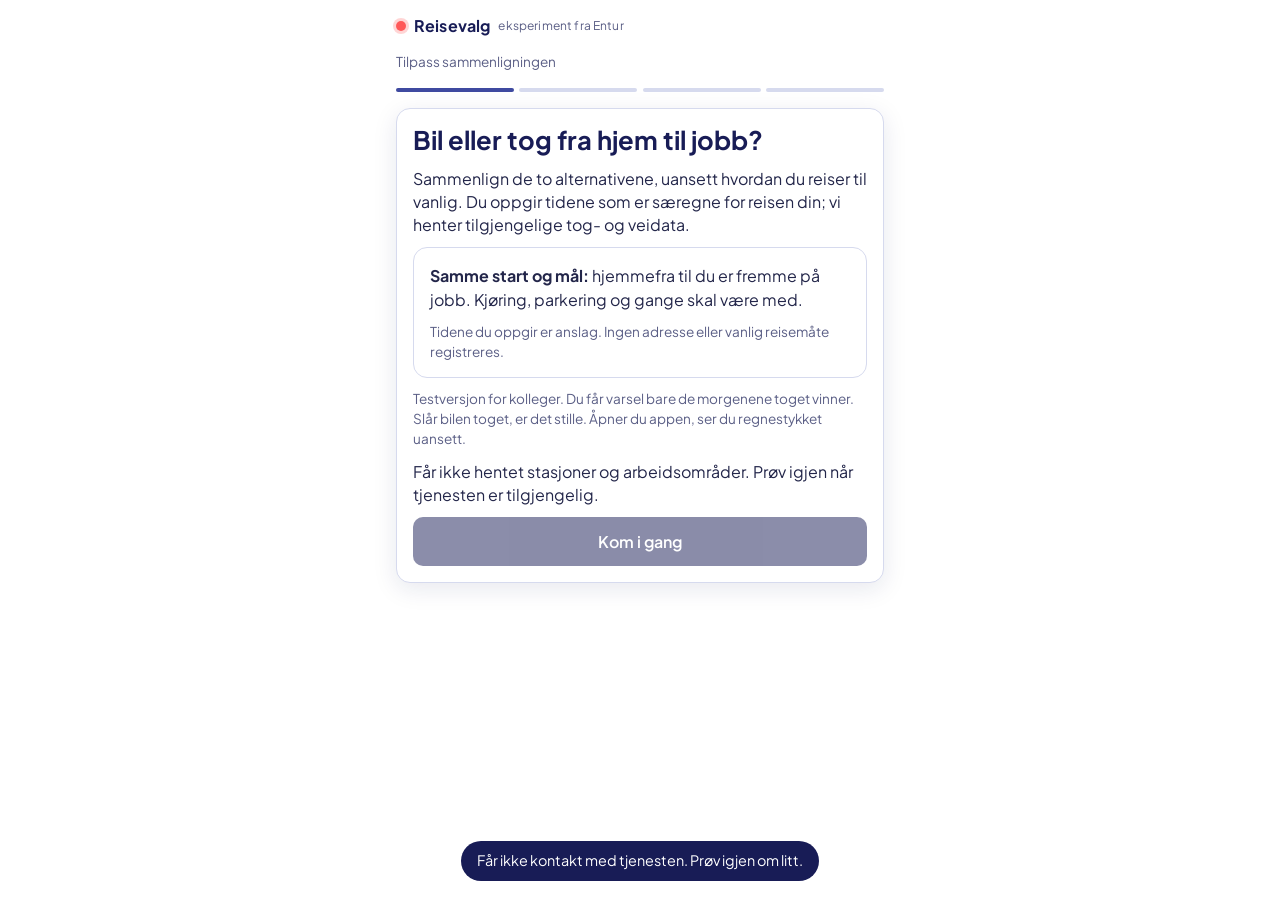
==== index.html @ a322a546 "Reisevalg PWA: første publisering (API via reisevalg-kix.loca.lt)" ====
<!doctype html>
<html lang="nb">
<head>
<meta charset="utf-8">
<meta name="viewport" content="width=device-width, initial-scale=1, viewport-fit=cover">
<title>Reisevalg</title>
<meta name="description" content="Får du beskjed de morgenene toget faktisk slår bilen? Et eksperiment fra Entur.">
<meta name="theme-color" content="#181C56">
<meta name="apple-mobile-web-app-capable" content="yes">
<meta name="apple-mobile-web-app-status-bar-style" content="black-translucent">
<meta name="apple-mobile-web-app-title" content="Reisevalg">
<link rel="manifest" href="manifest.webmanifest">
<link rel="icon" href="icons/icon.svg" type="image/svg+xml">
<link rel="apple-touch-icon" href="icons/icon-180.png">
<link rel="stylesheet" href="https://fonts.googleapis.com/css2?family=Plus+Jakarta+Sans:wght@400;600;700&display=swap">
<link rel="stylesheet" href="styles.css">
<script src="config.js"></script>
</head>
<body>
<header class="top">
  <div class="brand"><span class="mark" aria-hidden="true"></span><span>Reisevalg</span><span class="tag">eksperiment fra Entur</span></div>
  <button class="icon-btn" id="btn-settings" aria-label="Innstillinger" hidden>⚙︎</button>
</header>

<main id="app" aria-live="polite">
  <!-- rendered by app.js -->
</main>

<div class="popover-layer" id="popover" hidden>
  <div class="popover" role="dialog" aria-modal="true" aria-labelledby="popover-title">
    <h3 id="popover-title"></h3>
    <div id="popover-body"></div>
    <button class="btn btn-secondary" id="popover-close">Skjønner</button>
  </div>
</div>

<div class="toast" id="toast" hidden></div>

<script type="module" src="app.js"></script>
</body>
</html>
---- styles.css ----
:root {
  --ink: #181C56; --text: #23264a; --muted: #5b5f86; --ground: #ffffff; --soft: #f3f4fa; --line: #d6daee;
  --accent: #3F4AA0; --coral: #ff5959;
  --win-tint: #e6f4ec; --win-ink: #1f6b3c; --win-line: #9fd9b5;
  --neutral-tint: #f3f4fa; --neutral-ink: #3b3f6b;
  --warn-tint: #fff1e8; --warn-ink: #8a4a1f;
  --unknown-tint: #eef0f6; --unknown-ink: #4c5077;
  --btn-bg: #181C56; --btn-fg: #ffffff;
  --shadow: 0 6px 24px rgba(24, 28, 86, .10);
  color-scheme: light dark;
}
@media (prefers-color-scheme: dark) {
  :root {
    --ink: #e8eaf6; --text: #d5d8ea; --muted: #a3a8cc; --ground: #12142e; --soft: #1b1e44; --line: #2e3260;
    --accent: #7C89D6; --coral: #ff7a7a;
    --win-tint: #1c3328; --win-ink: #9fd9b5; --win-line: #2f6b47;
    --neutral-tint: #1b1e44; --neutral-ink: #d5d8ea;
    --warn-tint: #3a2a1f; --warn-ink: #ffcfa8;
    --unknown-tint: #20234a; --unknown-ink: #b9bee0;
    --btn-bg: #5f6ccc; --btn-fg: #ffffff;
    --shadow: 0 6px 24px rgba(0, 0, 0, .35);
  }
}
* { box-sizing: border-box; }
html, body { margin: 0; background: var(--ground); color: var(--text); }
body { font-family: "Plus Jakarta Sans", system-ui, -apple-system, "Segoe UI", sans-serif; font-size: 16px; line-height: 1.45;
  padding: env(safe-area-inset-top) 0 env(safe-area-inset-bottom); min-height: 100dvh; }
button { font: inherit; }
h1, h2, h3 { color: var(--ink); text-wrap: balance; margin: 0; font-weight: 700; }
h1 { font-size: 1.6rem; line-height: 1.2; } h2 { font-size: 1.15rem; } h3 { font-size: 1rem; }
p { margin: 0; }
.muted { color: var(--muted); }
.small { font-size: .85rem; }

.top { display: flex; align-items: center; justify-content: space-between; padding: .9rem 1rem .4rem; max-width: 520px; margin: 0 auto; }
.brand { display: flex; align-items: center; gap: .5rem; color: var(--ink); font-weight: 700; letter-spacing: .01em; }
.brand .mark { width: 10px; height: 10px; border-radius: 50%; background: var(--coral); box-shadow: 0 0 0 3px color-mix(in srgb, var(--coral) 25%, transparent); }
.brand .tag { font-weight: 400; font-size: .75rem; color: var(--muted); }
.icon-btn { border: 0; background: transparent; color: var(--ink); font-size: 1.3rem; padding: .3rem .5rem; border-radius: 8px; cursor: pointer; }
.icon-btn:focus-visible, .btn:focus-visible, .chip:focus-visible, .q:focus-visible, select:focus-visible { outline: 3px solid var(--accent); outline-offset: 2px; }

main { max-width: 520px; margin: 0 auto; padding: .5rem 1rem 3rem; display: grid; gap: 1rem; }
.card { background: var(--ground); border: 1px solid var(--line); border-radius: 14px; padding: 1rem; display: grid; gap: .7rem; }
.card.lift { box-shadow: var(--shadow); }
.verdict { border-width: 0; padding: 1.1rem 1rem 1rem; }
.verdict.TOG_VINNER { background: var(--win-tint); color: var(--win-ink); }
.verdict.TOG_VINNER h1, .verdict.TOG_VINNER .num { color: var(--win-ink); }
.verdict.INGEN_FORDEL { background: var(--neutral-tint); }
.verdict.TOG_USIKKERT { background: var(--warn-tint); color: var(--warn-ink); }
.verdict.TOG_USIKKERT h1 { color: var(--warn-ink); }
.verdict.VET_IKKE { background: var(--unknown-tint); color: var(--unknown-ink); }
.verdict.VET_IKKE h1 { color: var(--unknown-ink); }
.eyebrow { font-size: .74rem; letter-spacing: .07em; text-transform: uppercase; font-weight: 600; opacity: .8; display: flex; gap: .5rem; align-items: center; }
.pill { display: inline-block; font-size: .72rem; font-weight: 600; letter-spacing: .03em; padding: .1rem .55rem; border-radius: 999px; background: color-mix(in srgb, currentColor 14%, transparent); }

.compare { display: grid; grid-template-columns: 1fr 1fr; gap: .7rem; }
.side { background: color-mix(in srgb, var(--ground) 65%, transparent); border-radius: 10px; padding: .7rem .8rem; display: grid; gap: .15rem; }
.side .lbl { font-size: .78rem; color: var(--muted); display: flex; align-items: center; gap: .3rem; }
.side .num { font-size: 1.7rem; font-weight: 700; color: var(--ink); font-variant-numeric: tabular-nums; line-height: 1.1; }
.side .num small { font-size: .9rem; font-weight: 600; }
.side .parts { font-size: .78rem; color: var(--muted); }

.q { display: inline-grid; place-items: center; width: 1.25rem; height: 1.25rem; border-radius: 50%; border: 1.5px solid currentColor; opacity: .75; font-size: .72rem; font-weight: 700; background: transparent; color: inherit; cursor: pointer; padding: 0; line-height: 1; }
.q:hover { opacity: 1; }

.trains { display: grid; gap: .4rem; }
.train { display: grid; grid-template-columns: 3.6rem 1fr auto; gap: .6rem; align-items: baseline; font-variant-numeric: tabular-nums; }
.train .time { font-weight: 700; color: var(--ink); }
.train .line { font-size: .85rem; }
.train .rt { font-size: .75rem; color: var(--muted); }

.btn { border: 0; border-radius: 10px; padding: .8rem 1rem; font-weight: 600; cursor: pointer; background: var(--btn-bg); color: var(--btn-fg); width: 100%; }
.btn-secondary { background: var(--soft); color: var(--ink); border: 1px solid var(--line); }
.btn-ghost { background: transparent; color: var(--accent); border: 0; padding: .5rem; width: auto; }
.btn[disabled] { opacity: .5; cursor: default; }
.row { display: flex; gap: .6rem; flex-wrap: wrap; }
.row > .btn { flex: 1 1 8rem; }

.chips { display: flex; gap: .5rem; flex-wrap: wrap; }
.chip { border: 1.5px solid var(--line); background: var(--ground); color: var(--ink); border-radius: 999px; padding: .45rem .9rem; cursor: pointer; font-weight: 600; }
.chip[aria-pressed="true"] { background: var(--btn-bg); color: var(--btn-fg); border-color: var(--btn-bg); }
select, input[type="text"], input[type="number"] { width: 100%; min-width: 0; padding: .7rem .8rem; border-radius: 10px; border: 1.5px solid var(--line); background: var(--ground); color: var(--text); font: inherit; }
input:focus-visible { outline: 3px solid var(--accent); outline-offset: 2px; }
.field { display: grid; gap: .4rem; min-width: 0; }
.field > label { font-weight: 600; color: var(--ink); }
.hint { font-size: .85rem; font-weight: 400; color: var(--muted); }
.minute-input { display: flex; align-items: center; gap: .6rem; }
.minute-input input { max-width: 9rem; }
.total-box { display: grid; gap: .4rem; padding: .8rem; border-radius: 10px; background: var(--soft); }
.confirm-times { display: flex; align-items: flex-start; gap: .6rem; }
.confirm-times input { flex: 0 0 auto; width: 1.3rem; height: 1.3rem; margin-top: .2rem; }
.card, .side, .train, .hist { min-width: 0; overflow-wrap: anywhere; }
@media (max-width: 360px) { .compare { grid-template-columns: 1fr; } }
label.field { display: grid; gap: .4rem; font-weight: 600; color: var(--ink); }
label.field .hint { font-weight: 400; color: var(--muted); font-size: .85rem; }

.steps { display: flex; gap: .35rem; }
.steps i { flex: 1; height: 4px; border-radius: 2px; background: var(--line); }
.steps i.on { background: var(--accent); }

.feedback { display: grid; gap: .5rem; }
.feedback .row .btn { padding: .6rem .6rem; font-size: .9rem; }
.history { display: grid; gap: .5rem; }
.hist { display: grid; grid-template-columns: auto 1fr auto; gap: .6rem; align-items: center; padding: .55rem .7rem; border-radius: 10px; background: var(--soft); font-size: .9rem; }
.dot { width: 10px; height: 10px; border-radius: 50%; }
.dot.TOG_VINNER { background: #2e9e5b; } .dot.INGEN_FORDEL { background: #8a8fb8; } .dot.TOG_USIKKERT { background: #e0892f; } .dot.VET_IKKE { background: #c2c6dd; }

.sources { font-size: .78rem; color: var(--muted); display: grid; gap: .2rem; }
.sources b { color: var(--text); font-weight: 600; }

.popover-layer { position: fixed; inset: 0; background: rgba(10, 12, 40, .45); display: grid; place-items: end center; z-index: 20; }
.popover { background: var(--ground); color: var(--text); width: min(100%, 520px); border-radius: 16px 16px 0 0; padding: 1.1rem 1rem calc(1rem + env(safe-area-inset-bottom)); display: grid; gap: .7rem; box-shadow: var(--shadow); }
.popover h3 { font-size: 1.05rem; }
.popover p { margin: 0 0 .4rem; }
[hidden] { display: none !important; }

.toast { position: fixed; left: 50%; bottom: calc(1.2rem + env(safe-area-inset-bottom)); transform: translateX(-50%); background: var(--btn-bg); color: var(--btn-fg); padding: .6rem 1rem; border-radius: 999px; font-size: .9rem; z-index: 30; max-width: 92vw; }
.ios-hint { background: var(--warn-tint); color: var(--warn-ink); border-radius: 10px; padding: .7rem .8rem; font-size: .9rem; }
.kbd { display: inline-block; border: 1px solid currentColor; border-radius: 4px; padding: 0 .3rem; font-size: .8rem; }
@media (prefers-reduced-motion: no-preference) { .card { animation: rise .25s ease-out; } @keyframes rise { from { opacity: .6; transform: translateY(4px); } to { opacity: 1; transform: none; } } }
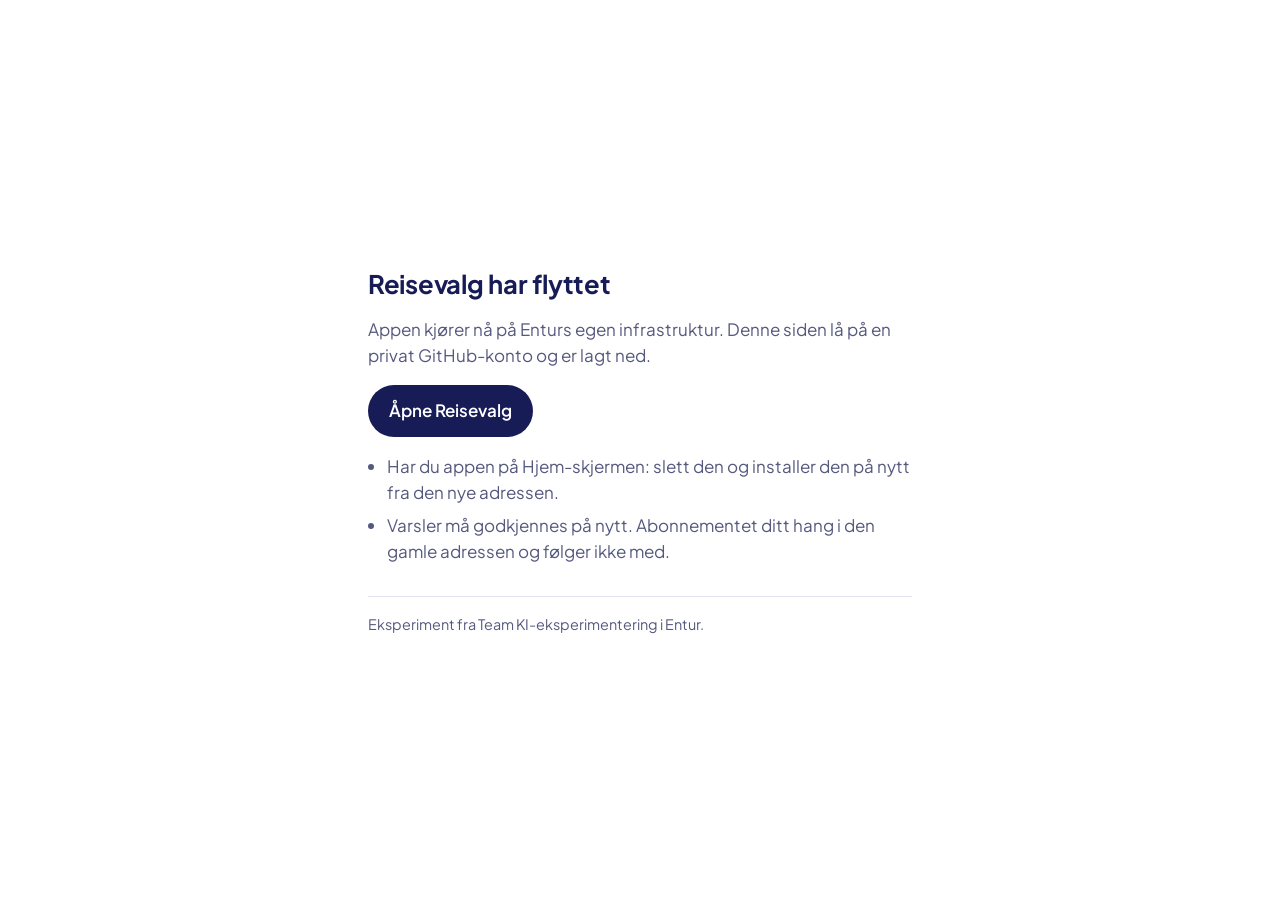
==== commit dde4d85f: "Lagt ned: adressen henviser videre, og service workeren fjerner seg selv Reisevalg serveres fra Entu" ====
--- a/index.html
+++ b/index.html
@@ -3,39 +3,57 @@
 <head>
 <meta charset="utf-8">
 <meta name="viewport" content="width=device-width, initial-scale=1, viewport-fit=cover">
-<title>Reisevalg</title>
-<meta name="description" content="Får du beskjed de morgenene toget faktisk slår bilen? Et eksperiment fra Entur.">
+<title>Reisevalg har flyttet</title>
+<meta name="robots" content="noindex">
 <meta name="theme-color" content="#181C56">
-<meta name="apple-mobile-web-app-capable" content="yes">
-<meta name="apple-mobile-web-app-status-bar-style" content="black-translucent">
-<meta name="apple-mobile-web-app-title" content="Reisevalg">
-<link rel="manifest" href="manifest.webmanifest">
-<link rel="icon" href="icons/icon.svg" type="image/svg+xml">
-<link rel="apple-touch-icon" href="icons/icon-180.png">
 <link rel="stylesheet" href="https://fonts.googleapis.com/css2?family=Plus+Jakarta+Sans:wght@400;600;700&display=swap">
-<link rel="stylesheet" href="styles.css">
-<script src="config.js"></script>
+<style>
+  :root { color-scheme: light dark; --bg: #ffffff; --fg: #181C56; --dim: #55597e; --line: #e3e4ef; }
+  @media (prefers-color-scheme: dark) { :root { --bg: #12142c; --fg: #f2f3fa; --dim: #a9adc9; --line: #2a2d4d; } }
+  * { box-sizing: border-box; }
+  body { margin: 0; background: var(--bg); color: var(--fg); font: 400 17px/1.55 "Plus Jakarta Sans", system-ui, sans-serif;
+         min-height: 100dvh; display: grid; place-items: center; padding: 24px 16px; }
+  main { max-width: 34rem; }
+  h1 { font-size: 1.6rem; font-weight: 700; margin: 0 0 .75rem; letter-spacing: -.01em; }
+  p { margin: 0 0 1rem; color: var(--dim); }
+  a.gaa { display: inline-block; background: var(--fg); color: var(--bg); text-decoration: none;
+          font-weight: 600; padding: .8rem 1.3rem; border-radius: 999px; }
+  ul { color: var(--dim); padding-left: 1.2rem; margin: 0 0 1.5rem; }
+  li { margin-bottom: .4rem; }
+  footer { margin-top: 2rem; padding-top: 1rem; border-top: 1px solid var(--line); font-size: .9rem; color: var(--dim); }
+</style>
 </head>
 <body>
-<header class="top">
-  <div class="brand"><span class="mark" aria-hidden="true"></span><span>Reisevalg</span><span class="tag">eksperiment fra Entur</span></div>
-  <button class="icon-btn" id="btn-settings" aria-label="Innstillinger" hidden>⚙︎</button>
-</header>
-
-<main id="app" aria-live="polite">
-  <!-- rendered by app.js -->
+<main>
+  <h1>Reisevalg har flyttet</h1>
+  <p>Appen kjører nå på Enturs egen infrastruktur. Denne siden lå på en privat GitHub-konto og er lagt ned.</p>
+  <p><a class="gaa" id="gaa" href="https://reisevalg-nwffgkkf7q-ew.a.run.app/">Åpne Reisevalg</a></p>
+  <ul>
+    <li>Har du appen på Hjem-skjermen: slett den og installer den på nytt fra den nye adressen.</li>
+    <li>Varsler må godkjennes på nytt. Abonnementet ditt hang i den gamle adressen og følger ikke med.</li>
+  </ul>
+  <footer>Eksperiment fra Team KI-eksperimentering i Entur.</footer>
 </main>
-
-<div class="popover-layer" id="popover" hidden>
-  <div class="popover" role="dialog" aria-modal="true" aria-labelledby="popover-title">
-    <h3 id="popover-title"></h3>
-    <div id="popover-body"></div>
-    <button class="btn btn-secondary" id="popover-close">Skjønner</button>
-  </div>
-</div>
-
-<div class="toast" id="toast" hidden></div>
-
-<script type="module" src="app.js"></script>
+<script>
+// Rydd opp etter den gamle installasjonen foer vi sender folk videre: uten dette serverer den gamle
+// service workeren sitt bufrede skall, og redirecten blir aldri sett paa en enhet som alt har appen.
+(async () => {
+  const NY = "https://reisevalg-nwffgkkf7q-ew.a.run.app/";
+  try {
+    if ("serviceWorker" in navigator) {
+      const regs = await navigator.serviceWorker.getRegistrations();
+      await Promise.all(regs.map((r) => r.unregister()));
+    }
+    if (window.caches) {
+      const keys = await caches.keys();
+      await Promise.all(keys.map((k) => caches.delete(k)));
+    }
+  } catch {}
+  // Staar appen som egen installasjon, lar vi brukeren trykke selv. Et automatisk hopp der havner i
+  // det gamle PWA-skallet med gammelt scope, og da ser det ut som om ingenting skjedde.
+  const standalone = window.matchMedia("(display-mode: standalone)").matches || navigator.standalone === true;
+  if (!standalone) setTimeout(() => location.replace(NY), 2500);
+})();
+</script>
 </body>
 </html>
